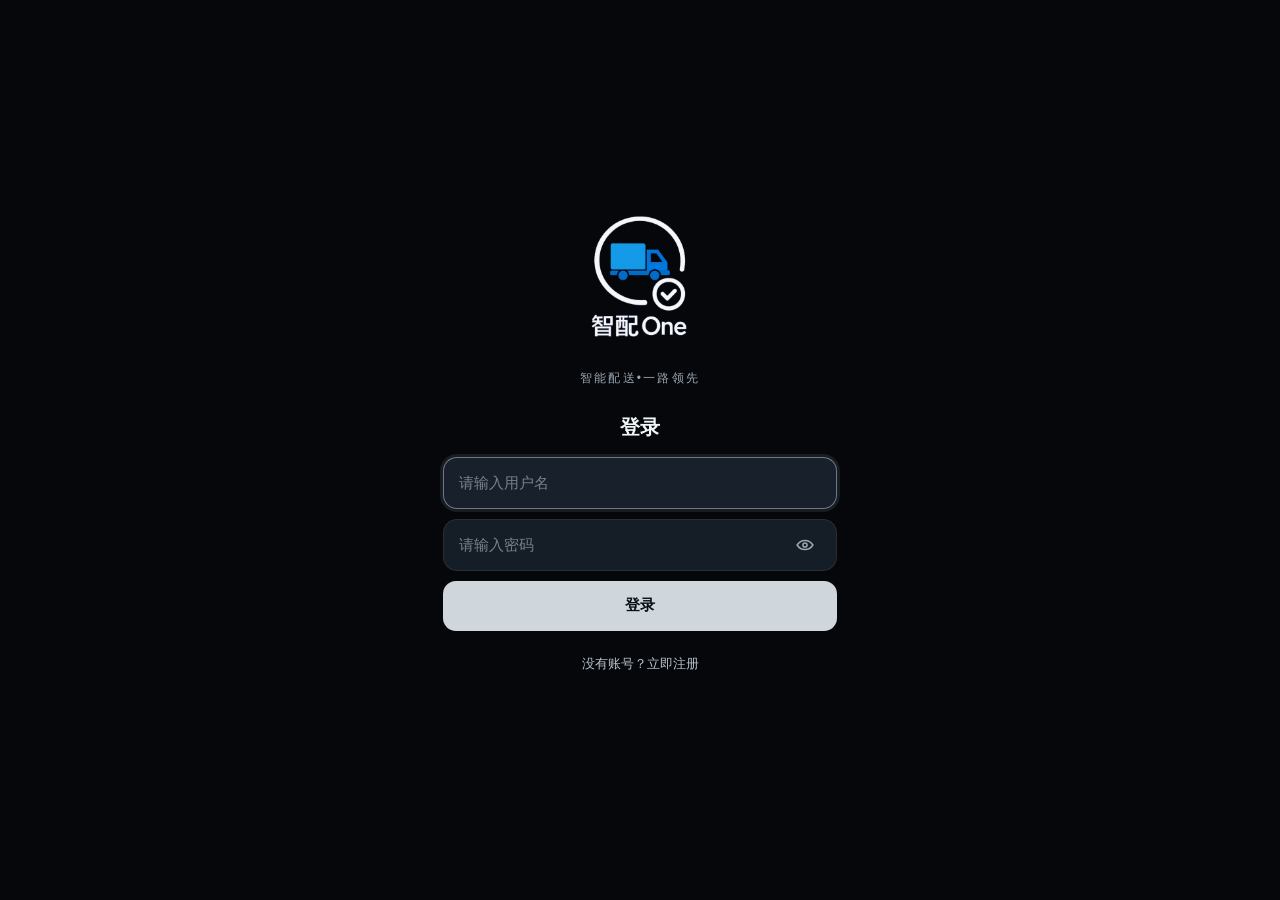
==== index.html @ da1fe47e "fix: 登录后按主系统管理员身份进入系统管理" ====
<!DOCTYPE html>
<html lang="zh-CN">
<head>
<meta charset="UTF-8">
<meta name="viewport" content="width=device-width,initial-scale=1.0,viewport-fit=cover">
<meta name="theme-color" content="#05070A">
<title>天友智配One · 登录</title>
<link rel="stylesheet" href="css/login.css?v=20260922-16">
</head>
<body>
<main class="login-container">
<section class="logo-area">
<img src="assets/logo.png" alt="智配 One" class="logo">
<div class="brand-sub">智能配送•一路领先</div>
</section>
<form class="login-card" id="authCard" autocomplete="on" onsubmit="event.preventDefault();registerMode?registerUser():login()">
<h1 class="form-title" id="formTitle">登录</h1>
<div class="input-box"><input id="username" type="text" placeholder="请输入用户名" autocomplete="username" inputmode="text" maxlength="32" autofocus></div>
<div class="input-box password-box"><input id="password" type="password" placeholder="请输入密码" autocomplete="current-password"><button type="button" class="eye-btn" onclick="togglePassword('password',this)" aria-label="显示密码" aria-pressed="false"><span class="eye-icon eye-icon-off" aria-hidden="true"><svg viewBox="0 0 24 24"><path d="M2.5 12s3.5-5.5 9.5-5.5S21.5 12 21.5 12 18 17.5 12 17.5 2.5 12 2.5 12Z"/><circle cx="12" cy="12" r="2.5"/></svg></span><span class="eye-icon eye-icon-on" aria-hidden="true"><svg viewBox="0 0 24 24"><path d="M3 3l18 18"/><path d="M10.6 5.9C11.05 5.8 11.52 5.75 12 5.75c6 0 9.5 6.25 9.5 6.25a18.7 18.7 0 0 1-3.05 3.55"/><path d="M6.35 8.05C3.9 9.65 2.5 12 2.5 12s3.5 6.25 9.5 6.25c1.25 0 2.35-.23 3.32-.6"/><path d="M9.9 9.9a3 3 0 0 0 4.2 4.2"/></svg></span></button></div>
<div class="input-box register-only password-box"><input id="confirmPassword" type="password" placeholder="再次输入密码" autocomplete="new-password"><button type="button" class="eye-btn" onclick="togglePassword('confirmPassword',this)" aria-label="显示密码" aria-pressed="false"><span class="eye-icon eye-icon-off" aria-hidden="true"><svg viewBox="0 0 24 24"><path d="M2.5 12s3.5-5.5 9.5-5.5S21.5 12 21.5 12 18 17.5 12 17.5 2.5 12 2.5 12Z"/><circle cx="12" cy="12" r="2.5"/></svg></span><span class="eye-icon eye-icon-on" aria-hidden="true"><svg viewBox="0 0 24 24"><path d="M3 3l18 18"/><path d="M10.6 5.9C11.05 5.8 11.52 5.75 12 5.75c6 0 9.5 6.25 9.5 6.25a18.7 18.7 0 0 1-3.05 3.55"/><path d="M6.35 8.05C3.9 9.65 2.5 12 2.5 12s3.5 6.25 9.5 6.25c1.25 0 2.35-.23 3.32-.6"/><path d="M9.9 9.9a3 3 0 0 0 4.2 4.2"/></svg></span></button></div>
<button class="login-btn login-only" id="loginButton" type="button" onclick="login()">登录</button>
<button class="login-btn register-only" id="registerButton" type="button" onclick="registerUser()">注册</button>
<button class="switch-btn" id="switchButton" type="button" onclick="toggleMode()">没有账号？立即注册</button>
<div id="authError" role="alert" aria-live="polite"></div>
<div class="form-tip register-only">注册完成后进入系统，再设置姓名、线路和车辆。</div>
</form>
</main>

<script>
'use strict';
const card=document.getElementById('authCard');
let registerMode=false;
function showError(message){const el=document.getElementById('authError');el.textContent=message}
function hideError(){document.getElementById('authError').textContent=''}
function togglePassword(id,button){const input=document.getElementById(id);const visible=input.type==='text';input.type=visible?'password':'text';button.classList.toggle('is-visible',!visible);button.setAttribute('aria-pressed',String(!visible));button.setAttribute('aria-label',visible?'显示密码':'隐藏密码')}
function focusUsername(){const input=document.getElementById('username');if(input)input.focus({preventScroll:true})}
function focusNextField(id){const input=document.getElementById(id);if(input)input.focus({preventScroll:true})}
function toggleMode(){registerMode=!registerMode;card.classList.toggle('register-mode',registerMode);document.getElementById('formTitle').textContent=registerMode?'注册':'登录';document.getElementById('switchButton').textContent=registerMode?'已有账号？返回登录':'没有账号？立即注册';document.getElementById('password').autocomplete=registerMode?'new-password':'current-password';hideError();focusUsername()}
async function apiLogin(username,password){const response=await fetch('/api/login',{method:'POST',headers:{'Content-Type':'application/json'},credentials:'same-origin',cache:'no-store',body:JSON.stringify({username,password})});const data=await response.json().catch(()=>({}));if(!response.ok||!data?.success){const error=new Error(data?.error||`登录失败（HTTP ${response.status}）`);error.status=response.status;throw error}return data.user||null}
async function login(){const username=document.getElementById('username').value.trim();const password=document.getElementById('password').value;const button=document.getElementById('loginButton');hideError();if(!username)return showError('请输入用户名');if(!password)return showError('请输入密码');button.disabled=true;button.textContent='登录中…';try{const user=await apiLogin(username,password);location.replace(user?.adminLevel==='primary'?'admin.html':'home.html')}catch(error){showError(error?.status===401?'用户名或密码错误，请重试':(error?.message||'网络异常，请稍后重试'))}finally{button.disabled=false;button.textContent='登录'}}
async function registerUser(){const username=document.getElementById('username').value.trim();const password=document.getElementById('password').value;const confirm=document.getElementById('confirmPassword').value;const button=document.getElementById('registerButton');hideError();if(!username)return showError('请输入用户名');if(!/^[a-zA-Z0-9_]{3,32}$/.test(username))return showError('用户名需为3-32位字母、数字或下划线');if(password.length<6)return showError('密码至少6位');if(password!==confirm)return showError('两次输入的密码不一致');button.disabled=true;button.textContent='注册中…';try{const response=await fetch('/api/register',{method:'POST',headers:{'Content-Type':'application/json'},credentials:'same-origin',cache:'no-store',body:JSON.stringify({username,password})});const data=await response.json().catch(()=>({}));if(!response.ok||!data?.success)throw new Error(data?.error||`注册失败（HTTP ${response.status}）`);location.replace('settings.html')}catch(error){showError(error?.message||'注册失败，请稍后重试')}finally{button.disabled=false;button.textContent='注册'}}
document.addEventListener('DOMContentLoaded',()=>{focusUsername();setTimeout(focusUsername,120)});
window.addEventListener('pageshow',()=>{if(!document.hidden)setTimeout(focusUsername,80)});
['username','password','confirmPassword'].forEach(id=>document.getElementById(id).addEventListener('keydown',event=>{if(event.key!=='Enter')return;event.preventDefault();if(id==='username'){focusNextField('password');return}if(id==='password'&&registerMode){focusNextField('confirmPassword');return}registerMode?registerUser():login()}));
</script>
</body>
</html>
---- css/login.css ----
:root{
  --bg:#05070A;
  --card:#151D26;
  --blue:#D0D7DC;
  --text:#F2F5F7;
  --muted:#9AA6B2;
  --line:rgba(255,255,255,.075);
  --error:#E74C3C;
  --text-primary:#F2F5F7;
  --text-body:#D5DCE2;
  --text-secondary:#9AA6B2;
  --text-tertiary:#75818D;
  --one-surface-2:#1B2530;
  --one-pressed:#AEB8C0;
}
*{box-sizing:border-box;margin:0;padding:0}

html,body{width:100%;min-height:100%;background:var(--bg)}
body{color:var(--text);font-family:"Microsoft YaHei",Arial,sans-serif;min-height:100vh;-webkit-font-smoothing:antialiased;text-rendering:optimizeLegibility}
button,input{font:inherit}button{-webkit-tap-highlight-color:transparent}
.login-container{width:100%;max-width:420px;min-height:100vh;margin:0 auto;padding:28px 20px calc(28px + env(safe-area-inset-bottom));display:flex;flex-direction:column;justify-content:center}
.logo-area{text-align:center;margin-bottom:30px}.logo{width:180px;height:180px;object-fit:contain;display:block;margin:0 auto 10px}.brand-main{font-size:24px;font-weight:700;color:#fff;letter-spacing:2px;margin-top:4px}.brand-sub{margin-top:8px;color:var(--muted);font-size:14px;letter-spacing:3px}
.login-card{width:100%;padding:0}.form-title{margin:0 0 18px;text-align:center;font-size:22px;font-weight:700}.input-box{margin-bottom:13px;position:relative}.input-box input{width:100%;height:56px;padding:0 18px;background:var(--card);border:1px solid transparent;outline:none;border-radius:17px;color:#fff;font-size:16px;text-align:center;line-height:56px;display:block;transition:border-color .18s,box-shadow .18s,background .18s}.input-box input:hover{background:#1B2631}.input-box input:focus{border-color:rgba(36,87,166,.8);box-shadow:0 0 0 3px rgba(36,87,166,.16)}.input-box input::placeholder{color:var(--muted);font-size:15px;text-align:center;opacity:1}.password-box input{padding-right:55px;padding-left:55px}
.eye-btn{position:absolute;right:12px;top:50%;transform:translateY(-50%);width:40px;height:40px;border:0;background:transparent;color:var(--muted);cursor:pointer;padding:8px;display:flex;align-items:center;justify-content:center;line-height:1;border-radius:12px;transition:color .15s,background .15s,opacity .15s}.eye-btn:hover{color:#E3E8ED;background:rgba(255,255,255,.04)}.eye-btn:active{color:#fff;background:#313E49!important}.eye-icon{display:inline-flex;width:20px;height:20px;align-items:center;justify-content:center}.eye-icon svg{display:block;width:100%;height:100%;fill:none;stroke:currentColor;stroke-width:1.8;stroke-linecap:round;stroke-linejoin:round}.eye-icon-on{display:none}.eye-btn.is-visible .eye-icon-off{display:none}.eye-btn.is-visible .eye-icon-on{display:inline-flex}
.login-btn{width:100%;height:56px;margin-top:8px;border:0;border-radius:17px;background:var(--blue);color:#fff;font-size:17px;font-weight:700;cursor:pointer;transition:transform .12s,filter .15s,opacity .15s}.login-btn:hover{filter:brightness(1.08)}.login-btn:active{transform:scale(.985)}.login-btn:disabled{opacity:.55;cursor:wait;transform:none}.bottom-actions{margin-top:26px;display:flex;justify-content:center;gap:70px}.bottom-actions button{border:0;background:none;color:#B8C2CC;font-size:15px;cursor:pointer;padding:8px 12px;border-radius:10px}.bottom-actions button:active{color:#fff;background:rgba(255,255,255,.04)}
.form-tip{margin:10px 0 0;text-align:center;font-size:12px;line-height:1.5;color:var(--muted)}.switch-btn{display:block;width:100%;margin:14px 0 0;padding:8px 4px;border:0;background:none;color:#7EA9E8;font-size:14px;cursor:pointer;border-radius:10px}.switch-btn:active{background:rgba(36,87,166,.12)}.register-only{display:none}.login-card.register-mode .register-only{display:block}.login-card.register-mode .login-only{display:none}.input-box + .input-box{margin-top:10px}#authError{color:var(--error);font-size:13px;text-align:center;margin-top:10px;line-height:1.5;min-height:0}
@media(max-height:700px){.login-container{padding-top:18px}.logo-area{margin-bottom:20px}.logo{width:120px;height:120px}.brand-main{font-size:20px}.input-box input,.login-btn{height:50px}.input-box input{line-height:50px}.password-box input{padding-right:48px;padding-left:48px}}
@media(max-width:360px){.login-container{padding-left:16px;padding-right:16px}.logo{width:150px;height:150px}.brand-sub{font-size:13px;letter-spacing:2px}}
@media(prefers-reduced-motion:reduce){*{scroll-behavior:auto!important;transition:none!important}}

/* 2026-09-21 登录页按钮色彩统一：仅调整颜色 */

.login-btn{background:#DCE3E8!important;color:#0B1015!important}
.login-btn:hover{filter:brightness(1.04)}
.login-btn:active{background:#313E49!important;color:#fff!important}
.login-btn:disabled{background:#DCE3E8!important;color:#0B1015!important;opacity:.55}
.switch-btn{color:#DCE3E8!important}
.switch-btn:active{background:#202A34!important;color:#fff!important}

/* 2026-09-21 登录输入框统一扁平细节：不改变布局 */
.input-box input{
  border-color:rgba(255,255,255,.055);
  caret-color:#DCE3E8;
  box-shadow:inset 0 1px 0 rgba(255,255,255,.018);
}
.input-box input:hover{
  border-color:rgba(255,255,255,.10);
  background:#1B2631;
}
.input-box input:focus{
  border-color:rgba(220,227,232,.45)!important;
  background:#19232D;
  box-shadow:0 0 0 3px rgba(220,227,232,.12),inset 0 1px 0 rgba(255,255,255,.025)!important;
}
.input-box input::selection{background:rgba(220,227,232,.22);color:#fff}
.input-box input:-webkit-autofill,
.input-box input:-webkit-autofill:hover,
.input-box input:-webkit-autofill:focus{
  -webkit-text-fill-color:#fff;
  caret-color:#DCE3E8;
  -webkit-box-shadow:0 0 0 1000px #18212B inset!important;
  box-shadow:0 0 0 1000px #18212B inset!important;
  border-color:rgba(255,255,255,.055);
  transition:background-color 9999s ease-out 0s;
}


/* 2026-09-21 登录页按钮层级微调：主要按钮再压暗一档 */

.login-btn,.login-btn:disabled{background:#B8C1C8!important;color:#0B1015!important}

/* 2026-09-21 登录页文字层级统一：仅调整文字表现，不改变布局/功能 */

.login-container{color:var(--text-body)}
.brand-main,.login-title{color:var(--text-primary)}
.brand-sub,.login-subtitle,.switch-btn{color:var(--text-secondary)}
.input-box input{color:var(--text-primary)}
.input-box input::placeholder{color:var(--text-tertiary)}
.input-label,.form-label{color:var(--text-secondary)}


/* UI 2.0 · 登录页 */

.login-container{max-width:430px;padding:24px 18px calc(28px + env(safe-area-inset-bottom));justify-content:center}
.logo-area{margin-bottom:26px}.logo{width:148px;height:148px;margin-bottom:8px}.brand-sub{font-size:12px;letter-spacing:2.2px;color:#9AA6B2}
.form-title{font-size:20px;margin-bottom:16px;color:#F2F5F7}
.input-box{margin-bottom:10px}.input-box input{height:52px;line-height:52px;border-radius:14px;background:#151D26;border:1px solid rgba(255,255,255,.075);font-size:15px;text-align:left;padding:0 15px}
.input-box input::placeholder{text-align:left;color:#75818D}.input-box input:focus{border-color:rgba(208,215,220,.48)!important;box-shadow:0 0 0 3px rgba(208,215,220,.10)!important;background:#18212B}
.login-btn{height:50px;margin-top:7px;border-radius:13px;background:#D0D7DC!important;color:#0B1015!important;font-size:15px;font-weight:650}
.login-btn:active{background:#AEB8C0!important;color:#0B1015!important;transform:scale(.99)}
.switch-btn{margin-top:16px;color:#B8C2CC!important;font-size:13px}
.switch-btn:active{background:#202A34!important;color:#fff!important}
.bottom-actions{gap:20px}.form-tip{font-size:11px;color:#75818D}


/* UI 2.0 · 第六轮：登录页触控与输入反馈收口 2026-09-22 */
.login-btn{box-shadow:none!important;font-weight:650!important}
.login-btn:focus-visible,.switch-btn:focus-visible,.eye-btn:focus-visible{outline:2px solid rgba(208,215,220,.48)!important;outline-offset:2px!important}
.input-box input{box-shadow:none!important}
.input-box input:focus{box-shadow:0 0 0 3px rgba(208,215,220,.10)!important}
.bottom-actions button{min-height:40px}


/* UI 2.0 · 第十二轮：修复登录页按钮外层方形焦点框 2026-09-22 */
.login-page button:focus-visible,
.login-page a:focus-visible,
.login-page [role="button"]:focus-visible{
  outline:none!important;
  box-shadow:0 0 0 2px rgba(208,215,220,.48)!important;
}


/* UI 2.0 · 第二十二轮：登录页视觉基线统一 2026-09-22 */
.login-container{justify-content:center!important}
.logo-area{display:flex!important;flex-direction:column!important;align-items:center!important}
.form-title{line-height:28px!important}
.input-box input{display:block!important;line-height:normal!important}
.login-btn{display:flex!important;align-items:center!important;justify-content:center!important;text-align:center!important}
.bottom-actions{align-items:center!important}
.bottom-actions button,.switch-btn{display:flex!important;align-items:center!important;justify-content:center!important;text-align:center!important}

/* 2026-09-22 登录/注册页面互斥：同一时间只显示一个主按钮 */
.login-card:not(.register-mode) .login-only{display:flex!important}
.login-card:not(.register-mode) .register-only{display:none!important}
.login-card.register-mode .login-only{display:none!important}
.login-card.register-mode .register-only{display:block!important}
.login-card.register-mode #registerButton{display:flex!important;align-items:center!important;justify-content:center!important;text-align:center!important}
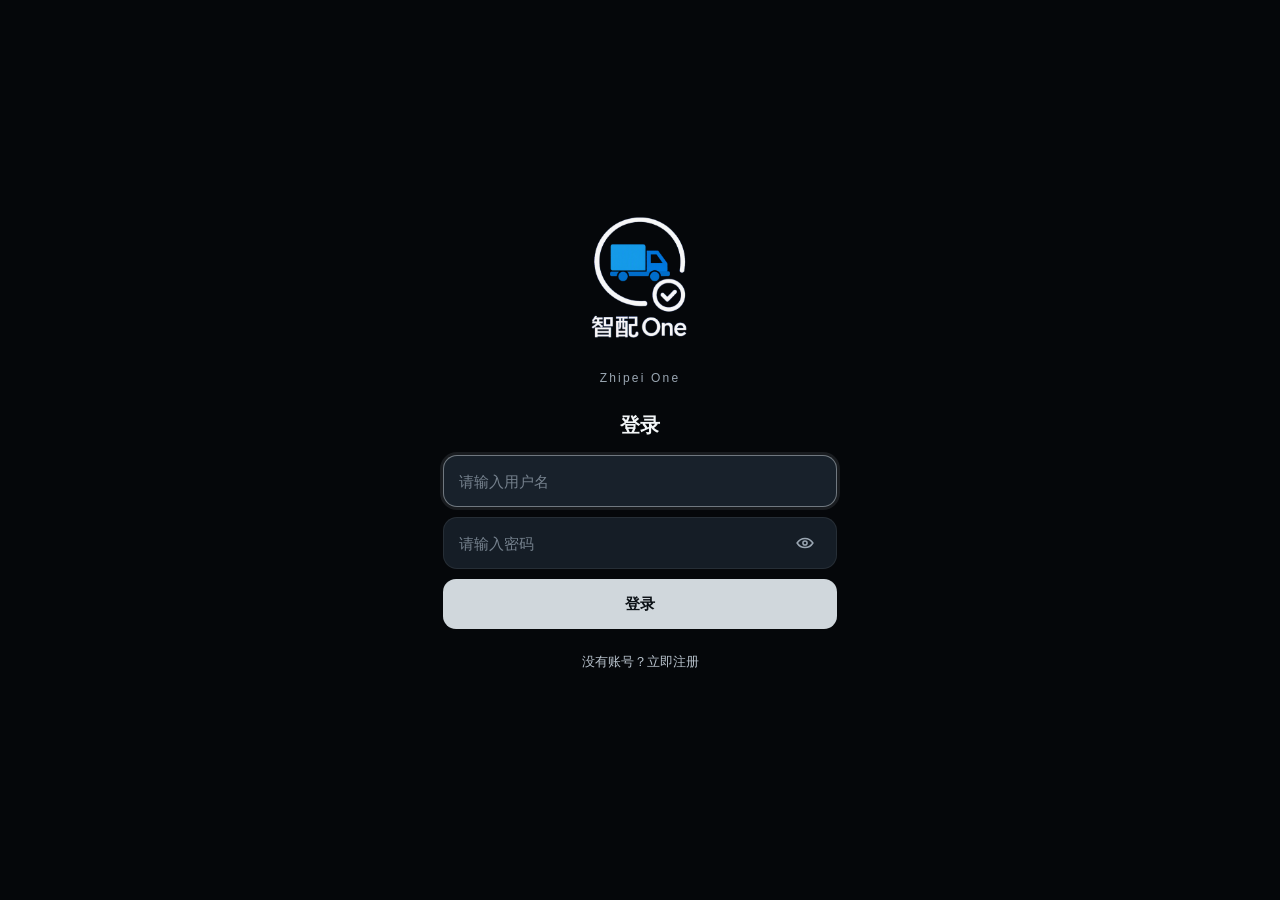
==== commit 27ef5808: "统一软件名称为智配One与Zhipei One" ====
--- a/index.html
+++ b/index.html
@@ -4,20 +4,21 @@
 <meta charset="UTF-8">
 <meta name="viewport" content="width=device-width,initial-scale=1.0,viewport-fit=cover">
 <meta name="theme-color" content="#05070A">
-<title>天友智配One · 登录</title>
+<title>智配One · 登录</title>
 <link rel="stylesheet" href="css/login.css?v=20260922-16">
 </head>
 <body>
 <main class="login-container">
 <section class="logo-area">
-<img src="assets/logo.png" alt="智配 One" class="logo">
-<div class="brand-sub">智能配送•一路领先</div>
+<img src="assets/logo.png" alt="智配One" class="logo">
+<div class="brand-sub">Zhipei One</div>
 </section>
 <form class="login-card" id="authCard" autocomplete="on" onsubmit="event.preventDefault();registerMode?registerUser():login()">
 <h1 class="form-title" id="formTitle">登录</h1>
 <div class="input-box"><input id="username" type="text" placeholder="请输入用户名" autocomplete="username" inputmode="text" maxlength="32" autofocus></div>
 <div class="input-box password-box"><input id="password" type="password" placeholder="请输入密码" autocomplete="current-password"><button type="button" class="eye-btn" onclick="togglePassword('password',this)" aria-label="显示密码" aria-pressed="false"><span class="eye-icon eye-icon-off" aria-hidden="true"><svg viewBox="0 0 24 24"><path d="M2.5 12s3.5-5.5 9.5-5.5S21.5 12 21.5 12 18 17.5 12 17.5 2.5 12 2.5 12Z"/><circle cx="12" cy="12" r="2.5"/></svg></span><span class="eye-icon eye-icon-on" aria-hidden="true"><svg viewBox="0 0 24 24"><path d="M3 3l18 18"/><path d="M10.6 5.9C11.05 5.8 11.52 5.75 12 5.75c6 0 9.5 6.25 9.5 6.25a18.7 18.7 0 0 1-3.05 3.55"/><path d="M6.35 8.05C3.9 9.65 2.5 12 2.5 12s3.5 6.25 9.5 6.25c1.25 0 2.35-.23 3.32-.6"/><path d="M9.9 9.9a3 3 0 0 0 4.2 4.2"/></svg></span></button></div>
-<div class="input-box register-only password-box"><input id="confirmPassword" type="password" placeholder="再次输入密码" autocomplete="new-password"><button type="button" class="eye-btn" onclick="togglePassword('confirmPassword',this)" aria-label="显示密码" aria-pressed="false"><span class="eye-icon eye-icon-off" aria-hidden="true"><svg viewBox="0 0 24 24"><path d="M2.5 12s3.5-5.5 9.5-5.5S21.5 12 21.5 12 18 17.5 12 17.5 2.5 12 2.5 12Z"/><circle cx="12" cy="12" r="2.5"/></svg></span><span class="eye-icon eye-icon-on" aria-hidden="true"><svg viewBox="0 0 24 24"><path d="M3 3l18 18"/><path d="M10.6 5.9C11.05 5.8 11.52 5.75 12 5.75c6 0 9.5 6.25 9.5 6.25a18.7 18.7 0 0 1-3.05 3.55"/><path d="M6.35 8.05C3.9 9.65 2.5 12 2.5 12s3.5 6.25 9.5 6.25c1.25 0 2.35-.23 3.32-.6"/><path d="M9.9 9.9a3 3 0 0 0 4.2 4.2"/></svg></span></button></div>
+<div class="input-box register-only"><input id="inviteCode" type="text" placeholder="请输入邀请码" autocomplete="off" inputmode="text" maxlength="9" autocapitalize="characters"></div>
+<div class="input-box register-only password-box"><input id="confirmPassword" type="password" placeholder="再次输入密码" autocomplete="new-password"><button type="button" class="eye-btn" onclick="togglePassword('confirmPassword',this)" aria-label="显示密码" aria-pressed="false"><span class="eye-icon eye-icon-off" aria-hidden="true"><svg viewBox="0 0 24 24"><path d="M2.5 12s3.5-5.5 9.5-5.5S21.5 12 21.5 12 18 17.5 12 17.5 2.5 12 2.5 12Z"/><circle cx="12" cy="12" r="2.5"/></svg></span><span class="eye-icon eye-icon-on" aria-hidden="true"><svg viewBox="0 0 24 24"><path d="M3 3l18 18"/><path d="M10.6 5.9C11.05 5.8 11.52 5.75 12 5.75c6 0 9.5 6.25 9.5 6.25a18.7 18.7 0 0 1 9.5 6.25a18.7 18.7 0 0 1-3.05 3.55"/><path d="M6.35 8.05C3.9 9.65 2.5 12 2.5 12s3.5 6.25 9.5 6.25c1.25 0 2.35-.23 3.32-.6"/><path d="M9.9 9.9a3 3 0 0 0 4.2 4.2"/></svg></span></button></div>
 <button class="login-btn login-only" id="loginButton" type="button" onclick="login()">登录</button>
 <button class="login-btn register-only" id="registerButton" type="button" onclick="registerUser()">注册</button>
 <button class="switch-btn" id="switchButton" type="button" onclick="toggleMode()">没有账号？立即注册</button>
@@ -25,23 +26,22 @@
 <div class="form-tip register-only">注册完成后进入系统，再设置姓名、线路和车辆。</div>
 </form>
 </main>
-
 <script>
 'use strict';
 const card=document.getElementById('authCard');
 let registerMode=false;
-function showError(message){const el=document.getElementById('authError');el.textContent=message}
+function showError(message){document.getElementById('authError').textContent=message}
 function hideError(){document.getElementById('authError').textContent=''}
 function togglePassword(id,button){const input=document.getElementById(id);const visible=input.type==='text';input.type=visible?'password':'text';button.classList.toggle('is-visible',!visible);button.setAttribute('aria-pressed',String(!visible));button.setAttribute('aria-label',visible?'显示密码':'隐藏密码')}
 function focusUsername(){const input=document.getElementById('username');if(input)input.focus({preventScroll:true})}
 function focusNextField(id){const input=document.getElementById(id);if(input)input.focus({preventScroll:true})}
 function toggleMode(){registerMode=!registerMode;card.classList.toggle('register-mode',registerMode);document.getElementById('formTitle').textContent=registerMode?'注册':'登录';document.getElementById('switchButton').textContent=registerMode?'已有账号？返回登录':'没有账号？立即注册';document.getElementById('password').autocomplete=registerMode?'new-password':'current-password';hideError();focusUsername()}
 async function apiLogin(username,password){const response=await fetch('/api/login',{method:'POST',headers:{'Content-Type':'application/json'},credentials:'same-origin',cache:'no-store',body:JSON.stringify({username,password})});const data=await response.json().catch(()=>({}));if(!response.ok||!data?.success){const error=new Error(data?.error||`登录失败（HTTP ${response.status}）`);error.status=response.status;throw error}return data.user||null}
-async function login(){const username=document.getElementById('username').value.trim();const password=document.getElementById('password').value;const button=document.getElementById('loginButton');hideError();if(!username)return showError('请输入用户名');if(!password)return showError('请输入密码');button.disabled=true;button.textContent='登录中…';try{const user=await apiLogin(username,password);location.replace(user?.adminLevel==='primary'?'admin.html':'home.html')}catch(error){showError(error?.status===401?'用户名或密码错误，请重试':(error?.message||'网络异常，请稍后重试'))}finally{button.disabled=false;button.textContent='登录'}}
-async function registerUser(){const username=document.getElementById('username').value.trim();const password=document.getElementById('password').value;const confirm=document.getElementById('confirmPassword').value;const button=document.getElementById('registerButton');hideError();if(!username)return showError('请输入用户名');if(!/^[a-zA-Z0-9_]{3,32}$/.test(username))return showError('用户名需为3-32位字母、数字或下划线');if(password.length<6)return showError('密码至少6位');if(password!==confirm)return showError('两次输入的密码不一致');button.disabled=true;button.textContent='注册中…';try{const response=await fetch('/api/register',{method:'POST',headers:{'Content-Type':'application/json'},credentials:'same-origin',cache:'no-store',body:JSON.stringify({username,password})});const data=await response.json().catch(()=>({}));if(!response.ok||!data?.success)throw new Error(data?.error||`注册失败（HTTP ${response.status}）`);location.replace('settings.html')}catch(error){showError(error?.message||'注册失败，请稍后重试')}finally{button.disabled=false;button.textContent='注册'}}
+async function login(){const username=document.getElementById('username').value.trim();const password=document.getElementById('password').value;const button=document.getElementById('loginButton');hideError();if(!username)return showError('请输入用户名');if(!password)return showError('请输入密码');button.disabled=true;button.textContent='登录中…';try{const user=await apiLogin(username,password);const isPrimaryAdmin=user?.role==='system_admin'&&user?.adminLevel==='primary';location.replace(isPrimaryAdmin?'admin.html':'home.html')}catch(error){showError(error?.status===401?'用户名或密码错误，请重试':(error?.message||'网络异常，请稍后重试'))}finally{button.disabled=false;button.textContent='登录'}}
+async function registerUser(){const username=document.getElementById('username').value.trim();const password=document.getElementById('password').value;const confirm=document.getElementById('confirmPassword').value;const button=document.getElementById('registerButton');hideError();if(!username)return showError('请输入用户名');if(!/^[a-zA-Z0-9_]{3,32}$/.test(username))return showError('用户名需为3-32位字母、数字或下划线');if(password.length<6)return showError('密码至少6位');if(password!==confirm)return showError('两次输入的密码不一致');const inviteCode=document.getElementById('inviteCode').value.trim();if(!inviteCode)return showError('请输入邀请码');button.disabled=true;button.textContent='注册中…';try{const response=await fetch('/api/register',{method:'POST',headers:{'Content-Type':'application/json'},credentials:'same-origin',cache:'no-store',body:JSON.stringify({username,password,inviteCode})});const data=await response.json().catch(()=>({}));if(!response.ok||!data?.success)throw new Error(data?.error||`注册失败（HTTP ${response.status}）`);location.replace('settings.html')}catch(error){showError(error?.message||'注册失败，请稍后重试')}finally{button.disabled=false;button.textContent='注册'}}
 document.addEventListener('DOMContentLoaded',()=>{focusUsername();setTimeout(focusUsername,120)});
 window.addEventListener('pageshow',()=>{if(!document.hidden)setTimeout(focusUsername,80)});
-['username','password','confirmPassword'].forEach(id=>document.getElementById(id).addEventListener('keydown',event=>{if(event.key!=='Enter')return;event.preventDefault();if(id==='username'){focusNextField('password');return}if(id==='password'&&registerMode){focusNextField('confirmPassword');return}registerMode?registerUser():login()}));
+['username','password','confirmPassword','inviteCode'].forEach(id=>document.getElementById(id).addEventListener('keydown',event=>{if(event.key!=='Enter')return;event.preventDefault();if(id==='username'){focusNextField('password');return}if(id==='password'&&registerMode){focusNextField('confirmPassword');return}if(id==='confirmPassword'&&registerMode){focusNextField('inviteCode');return}registerMode?registerUser():login()}));
 </script>
 </body>
 </html>
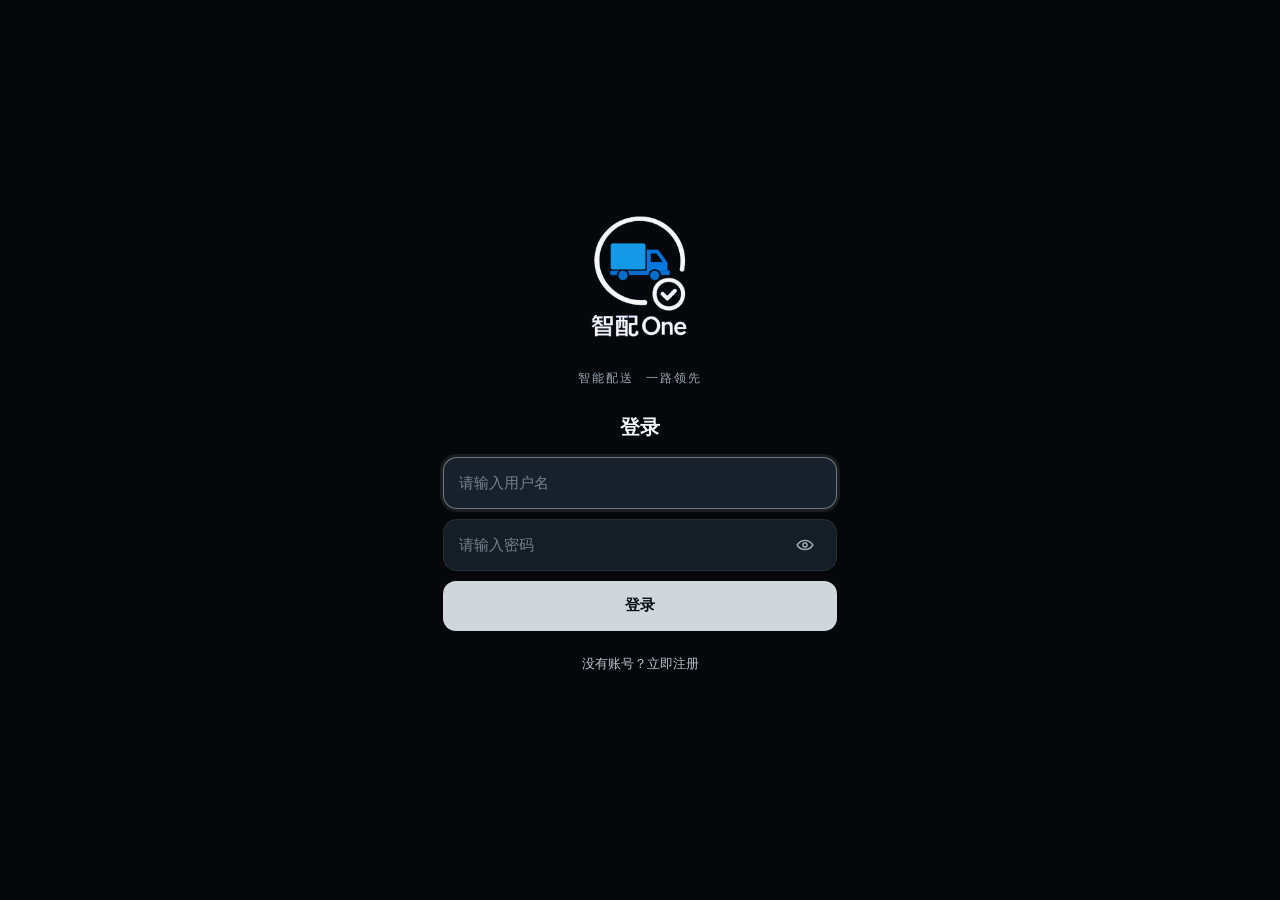
==== commit df909742: "优化登录页品牌副标题为智能配送一路领先" ====
--- a/index.html
+++ b/index.html
@@ -5,13 +5,13 @@
 <meta name="viewport" content="width=device-width,initial-scale=1.0,viewport-fit=cover">
 <meta name="theme-color" content="#05070A">
 <title>智配One · 登录</title>
-<link rel="stylesheet" href="css/login.css?v=20260922-16">
+<link rel="stylesheet" href="css/login.css?v=20260926-1">
 </head>
 <body>
 <main class="login-container">
 <section class="logo-area">
 <img src="assets/logo.png" alt="智配One" class="logo">
-<div class="brand-sub">Zhipei One</div>
+<div class="brand-sub">智能配送&nbsp;&nbsp;一路领先</div>
 </section>
 <form class="login-card" id="authCard" autocomplete="on" onsubmit="event.preventDefault();registerMode?registerUser():login()">
 <h1 class="form-title" id="formTitle">登录</h1>
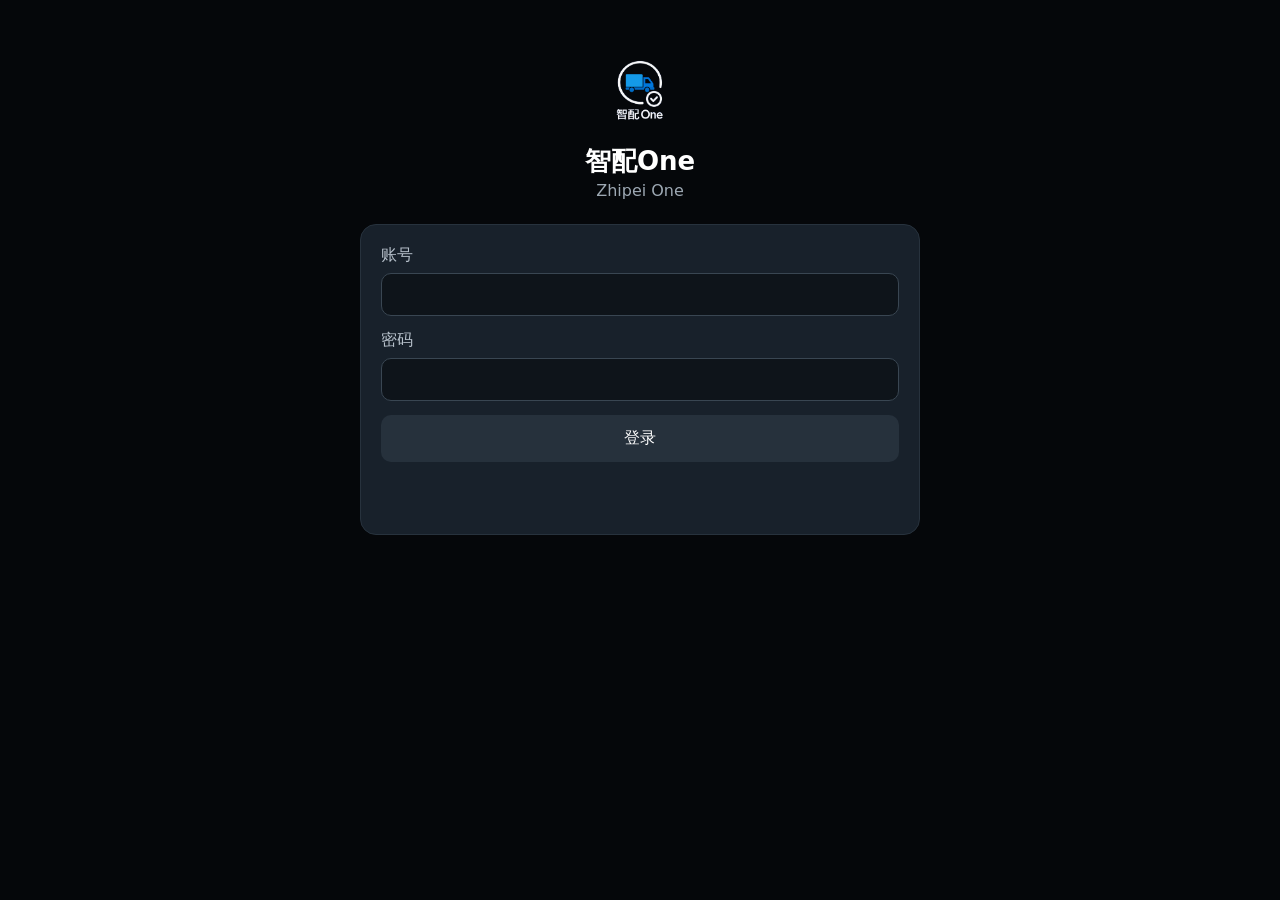
==== commit df4005b6: "rebuild: replace legacy project with clean architecture baseline" ====
--- a/index.html
+++ b/index.html
@@ -1,47 +1,25 @@
-<!DOCTYPE html>
+<!doctype html>
 <html lang="zh-CN">
 <head>
-<meta charset="UTF-8">
-<meta name="viewport" content="width=device-width,initial-scale=1.0,viewport-fit=cover">
-<meta name="theme-color" content="#05070A">
-<title>智配One · 登录</title>
-<link rel="stylesheet" href="css/login.css?v=20260926-1">
+<meta charset="utf-8">
+<meta name="viewport" content="width=device-width,initial-scale=1,viewport-fit=cover">
+<title>智配One</title>
+<link rel="stylesheet" href="/css/app.css">
 </head>
 <body>
-<main class="login-container">
-<section class="logo-area">
-<img src="assets/logo.png" alt="智配One" class="logo">
-<div class="brand-sub">智能配送&nbsp;&nbsp;一路领先</div>
-</section>
-<form class="login-card" id="authCard" autocomplete="on" onsubmit="event.preventDefault();registerMode?registerUser():login()">
-<h1 class="form-title" id="formTitle">登录</h1>
-<div class="input-box"><input id="username" type="text" placeholder="请输入用户名" autocomplete="username" inputmode="text" maxlength="32" autofocus></div>
-<div class="input-box password-box"><input id="password" type="password" placeholder="请输入密码" autocomplete="current-password"><button type="button" class="eye-btn" onclick="togglePassword('password',this)" aria-label="显示密码" aria-pressed="false"><span class="eye-icon eye-icon-off" aria-hidden="true"><svg viewBox="0 0 24 24"><path d="M2.5 12s3.5-5.5 9.5-5.5S21.5 12 21.5 12 18 17.5 12 17.5 2.5 12 2.5 12Z"/><circle cx="12" cy="12" r="2.5"/></svg></span><span class="eye-icon eye-icon-on" aria-hidden="true"><svg viewBox="0 0 24 24"><path d="M3 3l18 18"/><path d="M10.6 5.9C11.05 5.8 11.52 5.75 12 5.75c6 0 9.5 6.25 9.5 6.25a18.7 18.7 0 0 1-3.05 3.55"/><path d="M6.35 8.05C3.9 9.65 2.5 12 2.5 12s3.5 6.25 9.5 6.25c1.25 0 2.35-.23 3.32-.6"/><path d="M9.9 9.9a3 3 0 0 0 4.2 4.2"/></svg></span></button></div>
-<div class="input-box register-only"><input id="inviteCode" type="text" placeholder="请输入邀请码" autocomplete="off" inputmode="text" maxlength="9" autocapitalize="characters"></div>
-<div class="input-box register-only password-box"><input id="confirmPassword" type="password" placeholder="再次输入密码" autocomplete="new-password"><button type="button" class="eye-btn" onclick="togglePassword('confirmPassword',this)" aria-label="显示密码" aria-pressed="false"><span class="eye-icon eye-icon-off" aria-hidden="true"><svg viewBox="0 0 24 24"><path d="M2.5 12s3.5-5.5 9.5-5.5S21.5 12 21.5 12 18 17.5 12 17.5 2.5 12 2.5 12Z"/><circle cx="12" cy="12" r="2.5"/></svg></span><span class="eye-icon eye-icon-on" aria-hidden="true"><svg viewBox="0 0 24 24"><path d="M3 3l18 18"/><path d="M10.6 5.9C11.05 5.8 11.52 5.75 12 5.75c6 0 9.5 6.25 9.5 6.25a18.7 18.7 0 0 1 9.5 6.25a18.7 18.7 0 0 1-3.05 3.55"/><path d="M6.35 8.05C3.9 9.65 2.5 12 2.5 12s3.5 6.25 9.5 6.25c1.25 0 2.35-.23 3.32-.6"/><path d="M9.9 9.9a3 3 0 0 0 4.2 4.2"/></svg></span></button></div>
-<button class="login-btn login-only" id="loginButton" type="button" onclick="login()">登录</button>
-<button class="login-btn register-only" id="registerButton" type="button" onclick="registerUser()">注册</button>
-<button class="switch-btn" id="switchButton" type="button" onclick="toggleMode()">没有账号？立即注册</button>
-<div id="authError" role="alert" aria-live="polite"></div>
-<div class="form-tip register-only">注册完成后进入系统，再设置姓名、线路和车辆。</div>
-</form>
+<main class="shell">
+  <section class="brand">
+    <img src="/assets/logo.png" alt="智配One">
+    <h1>智配One</h1>
+    <p>Zhipei One</p>
+  </section>
+  <form id="loginForm" class="card">
+    <label>账号<input id="username" autocomplete="username" required></label>
+    <label>密码<input id="password" type="password" autocomplete="current-password" required></label>
+    <button type="submit">登录</button>
+    <p id="message" class="message"></p>
+  </form>
 </main>
-<script>
-'use strict';
-const card=document.getElementById('authCard');
-let registerMode=false;
-function showError(message){document.getElementById('authError').textContent=message}
-function hideError(){document.getElementById('authError').textContent=''}
-function togglePassword(id,button){const input=document.getElementById(id);const visible=input.type==='text';input.type=visible?'password':'text';button.classList.toggle('is-visible',!visible);button.setAttribute('aria-pressed',String(!visible));button.setAttribute('aria-label',visible?'显示密码':'隐藏密码')}
-function focusUsername(){const input=document.getElementById('username');if(input)input.focus({preventScroll:true})}
-function focusNextField(id){const input=document.getElementById(id);if(input)input.focus({preventScroll:true})}
-function toggleMode(){registerMode=!registerMode;card.classList.toggle('register-mode',registerMode);document.getElementById('formTitle').textContent=registerMode?'注册':'登录';document.getElementById('switchButton').textContent=registerMode?'已有账号？返回登录':'没有账号？立即注册';document.getElementById('password').autocomplete=registerMode?'new-password':'current-password';hideError();focusUsername()}
-async function apiLogin(username,password){const response=await fetch('/api/login',{method:'POST',headers:{'Content-Type':'application/json'},credentials:'same-origin',cache:'no-store',body:JSON.stringify({username,password})});const data=await response.json().catch(()=>({}));if(!response.ok||!data?.success){const error=new Error(data?.error||`登录失败（HTTP ${response.status}）`);error.status=response.status;throw error}return data.user||null}
-async function login(){const username=document.getElementById('username').value.trim();const password=document.getElementById('password').value;const button=document.getElementById('loginButton');hideError();if(!username)return showError('请输入用户名');if(!password)return showError('请输入密码');button.disabled=true;button.textContent='登录中…';try{const user=await apiLogin(username,password);const isPrimaryAdmin=user?.role==='system_admin'&&user?.adminLevel==='primary';location.replace(isPrimaryAdmin?'admin.html':'home.html')}catch(error){showError(error?.status===401?'用户名或密码错误，请重试':(error?.message||'网络异常，请稍后重试'))}finally{button.disabled=false;button.textContent='登录'}}
-async function registerUser(){const username=document.getElementById('username').value.trim();const password=document.getElementById('password').value;const confirm=document.getElementById('confirmPassword').value;const button=document.getElementById('registerButton');hideError();if(!username)return showError('请输入用户名');if(!/^[a-zA-Z0-9_]{3,32}$/.test(username))return showError('用户名需为3-32位字母、数字或下划线');if(password.length<6)return showError('密码至少6位');if(password!==confirm)return showError('两次输入的密码不一致');const inviteCode=document.getElementById('inviteCode').value.trim();if(!inviteCode)return showError('请输入邀请码');button.disabled=true;button.textContent='注册中…';try{const response=await fetch('/api/register',{method:'POST',headers:{'Content-Type':'application/json'},credentials:'same-origin',cache:'no-store',body:JSON.stringify({username,password,inviteCode})});const data=await response.json().catch(()=>({}));if(!response.ok||!data?.success)throw new Error(data?.error||`注册失败（HTTP ${response.status}）`);location.replace('settings.html')}catch(error){showError(error?.message||'注册失败，请稍后重试')}finally{button.disabled=false;button.textContent='注册'}}
-document.addEventListener('DOMContentLoaded',()=>{focusUsername();setTimeout(focusUsername,120)});
-window.addEventListener('pageshow',()=>{if(!document.hidden)setTimeout(focusUsername,80)});
-['username','password','confirmPassword','inviteCode'].forEach(id=>document.getElementById(id).addEventListener('keydown',event=>{if(event.key!=='Enter')return;event.preventDefault();if(id==='username'){focusNextField('password');return}if(id==='password'&&registerMode){focusNextField('confirmPassword');return}if(id==='confirmPassword'&&registerMode){focusNextField('inviteCode');return}registerMode?registerUser():login()}));
-</script>
+<script src="/js/login.js"></script>
 </body>
 </html>
--- a/css/app.css
+++ b/css/app.css
@@ -0,0 +1,2 @@
+:root{color-scheme:dark;font-family:system-ui,-apple-system,BlinkMacSystemFont,"Segoe UI",sans-serif;background:#05070a;color:#fff}
+*{box-sizing:border-box}body{margin:0;background:#05070a}.shell{width:min(100% - 32px,560px);margin:auto;padding:24px 0 48px}.brand{text-align:center;padding:32px 0 24px}.brand img{width:72px;height:72px;object-fit:contain}.brand h1{margin:12px 0 2px;font-size:26px}.brand p{margin:0;color:#9da8b3}.topbar{display:flex;justify-content:space-between;align-items:center;padding:12px 0 20px}.card{background:#18212b;border:1px solid #27323d;border-radius:16px;padding:20px;margin-bottom:16px}label{display:block;margin:0 0 14px;color:#b8c2cc}input{display:block;width:100%;margin-top:7px;padding:13px;border:1px solid #394652;border-radius:10px;background:#0e141a;color:#fff}button,.grid a{display:block;width:100%;padding:13px 16px;border:0;border-radius:10px;background:#26313c;color:#fff;text-align:center;font-size:16px;text-decoration:none;cursor:pointer}.grid{display:grid;grid-template-columns:1fr 1fr;gap:12px}.text-button{width:auto;padding:6px 0;background:none;color:#b8c2cc;font-size:14px}.message{min-height:20px;color:#b8c2cc}.message.error{color:#ffb4ab}
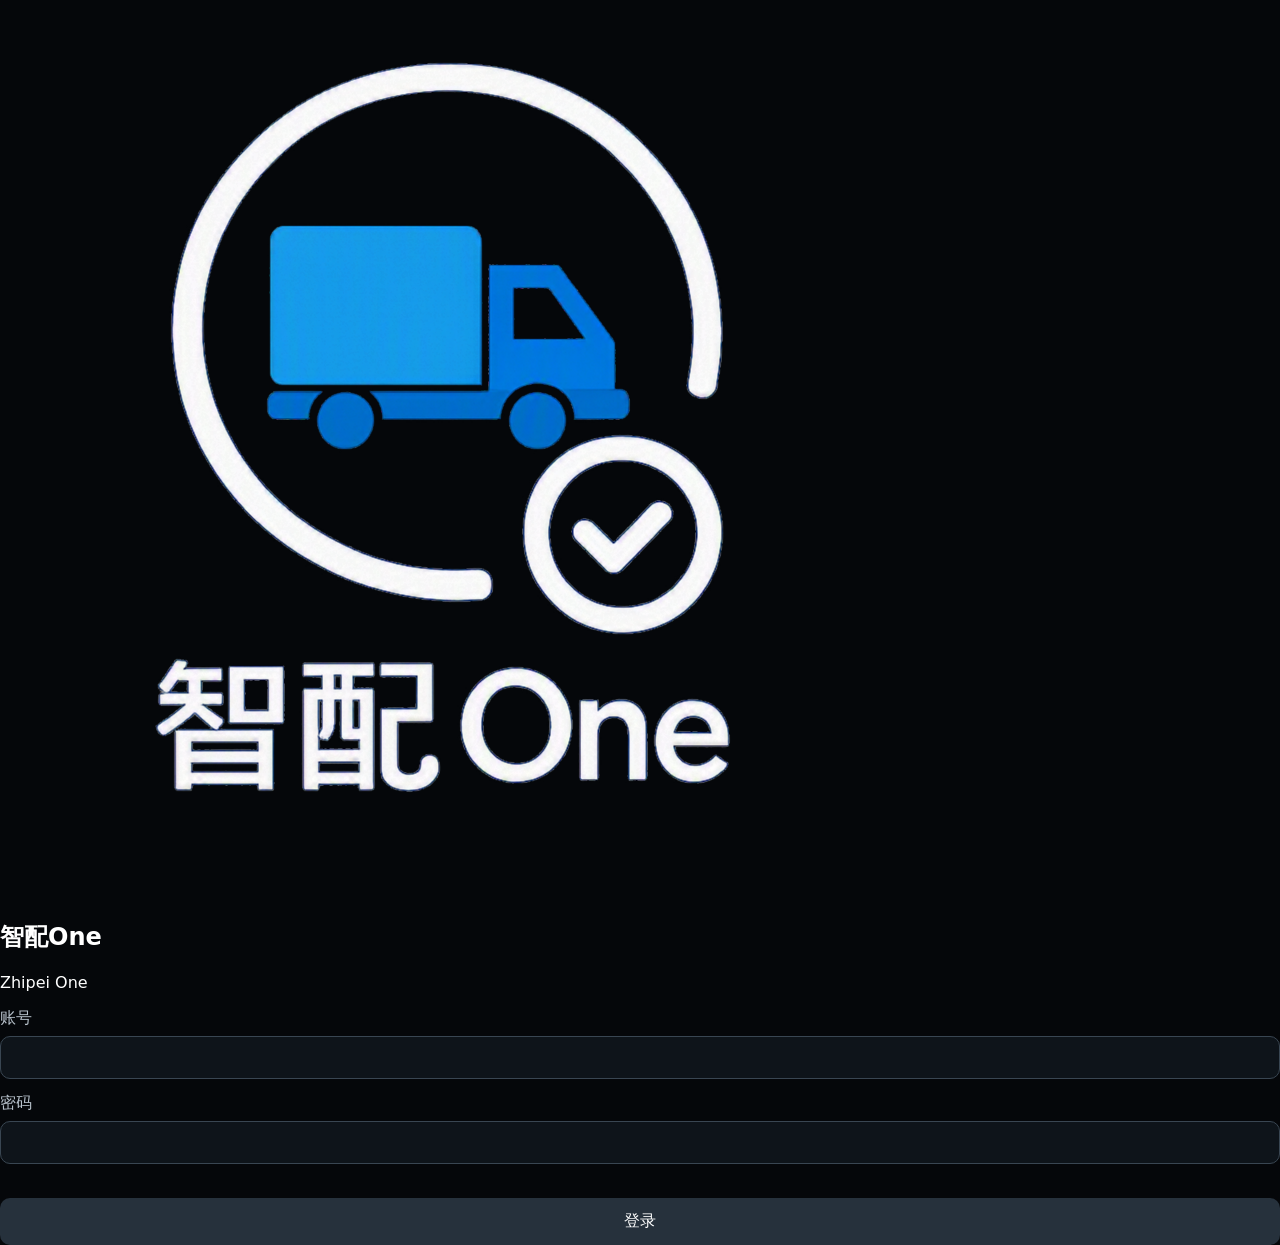
==== commit 4ce0f44a: "rebuild: connect web login to unified auth" ====
--- a/index.html
+++ b/index.html
@@ -1,25 +1 @@
-<!doctype html>
-<html lang="zh-CN">
-<head>
-<meta charset="utf-8">
-<meta name="viewport" content="width=device-width,initial-scale=1,viewport-fit=cover">
-<title>智配One</title>
-<link rel="stylesheet" href="/css/app.css">
-</head>
-<body>
-<main class="shell">
-  <section class="brand">
-    <img src="/assets/logo.png" alt="智配One">
-    <h1>智配One</h1>
-    <p>Zhipei One</p>
-  </section>
-  <form id="loginForm" class="card">
-    <label>账号<input id="username" autocomplete="username" required></label>
-    <label>密码<input id="password" type="password" autocomplete="current-password" required></label>
-    <button type="submit">登录</button>
-    <p id="message" class="message"></p>
-  </form>
-</main>
-<script src="/js/login.js"></script>
-</body>
-</html>
+<!doctype html><html lang="zh-CN"><head><meta charset="utf-8"><meta name="viewport" content="width=device-width,initial-scale=1,viewport-fit=cover"><title>智配One · Zhipei One</title><link rel="stylesheet" href="css/app.css"></head><body><main class="auth-shell"><section class="auth-card"><img src="assets/logo.png" class="logo" alt="智配One"><h1>智配One</h1><p>Zhipei One</p><form id="loginForm"><label>账号<input id="username" autocomplete="username" required></label><label>密码<input id="password" type="password" autocomplete="current-password" required></label><div id="loginMessage" class="message"></div><button id="loginButton" type="submit">登录</button></form></section></main><script src="js/login.js"></script></body></html>
